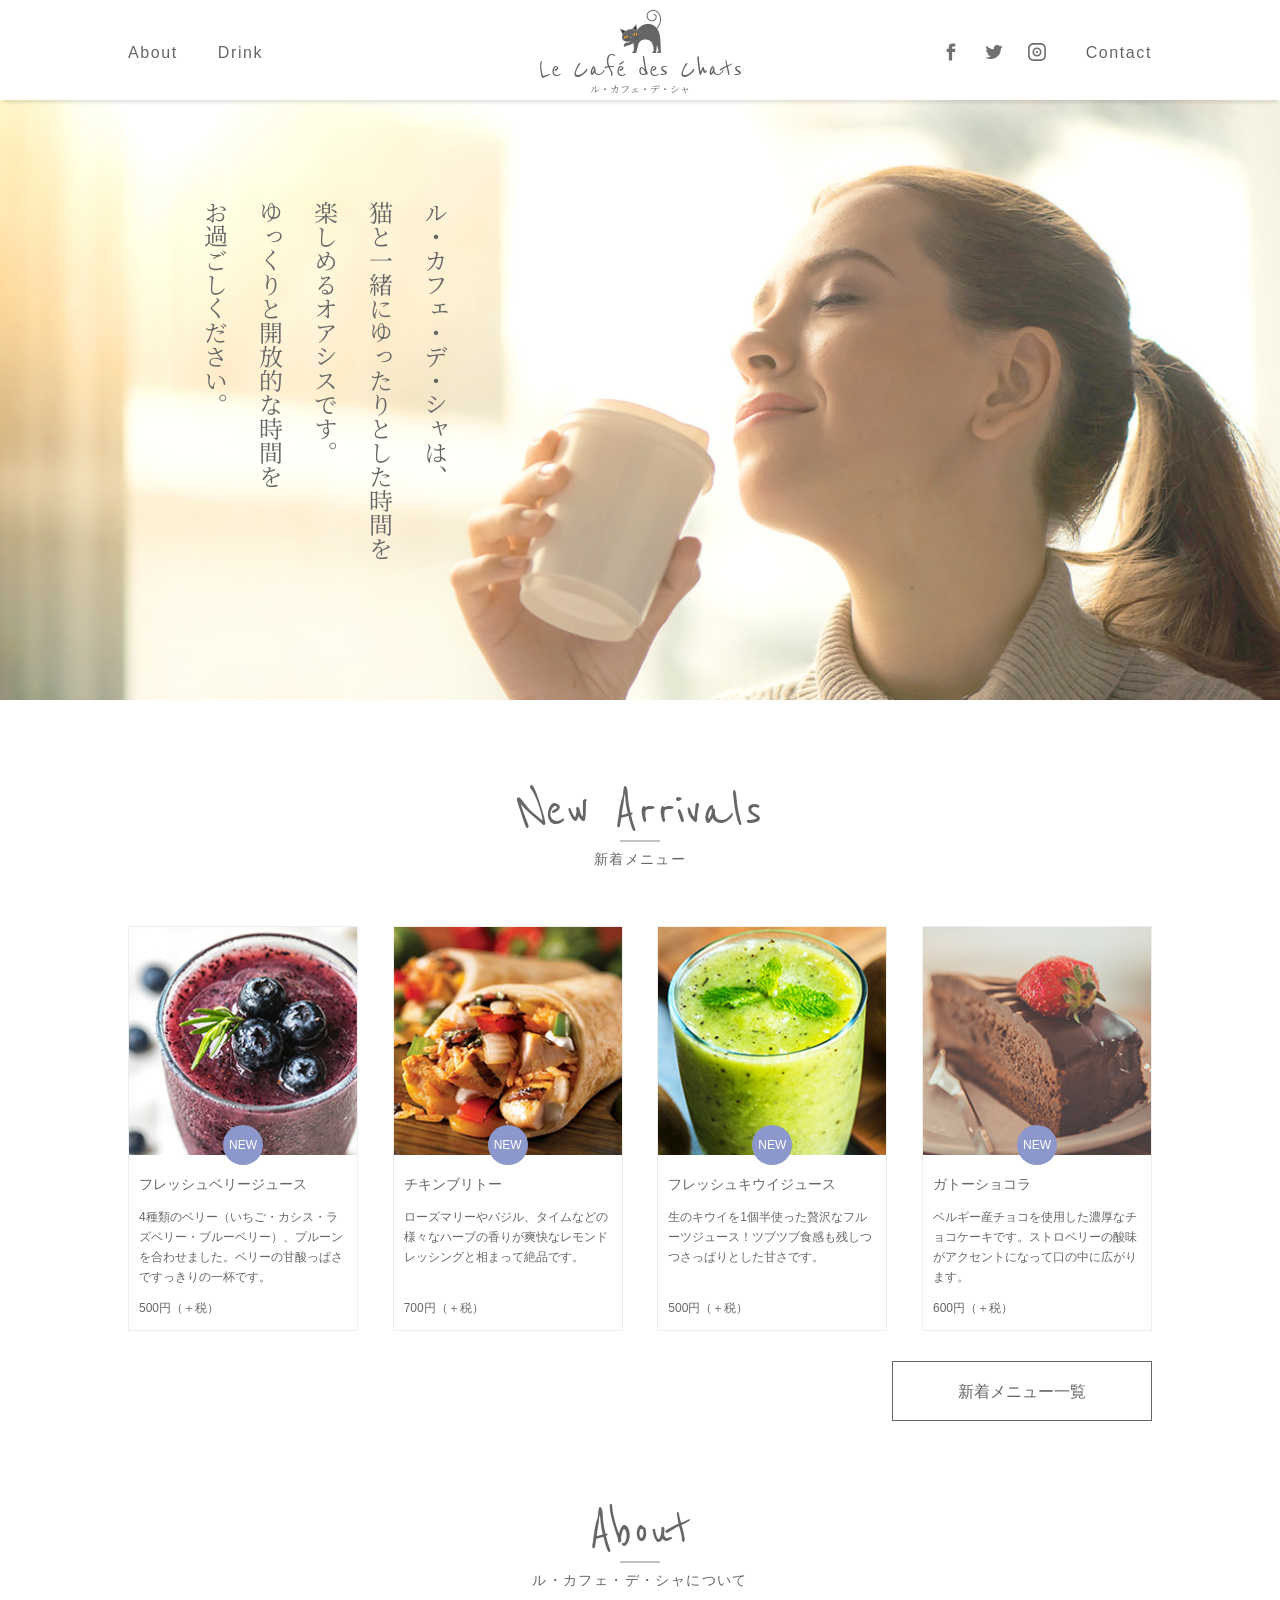
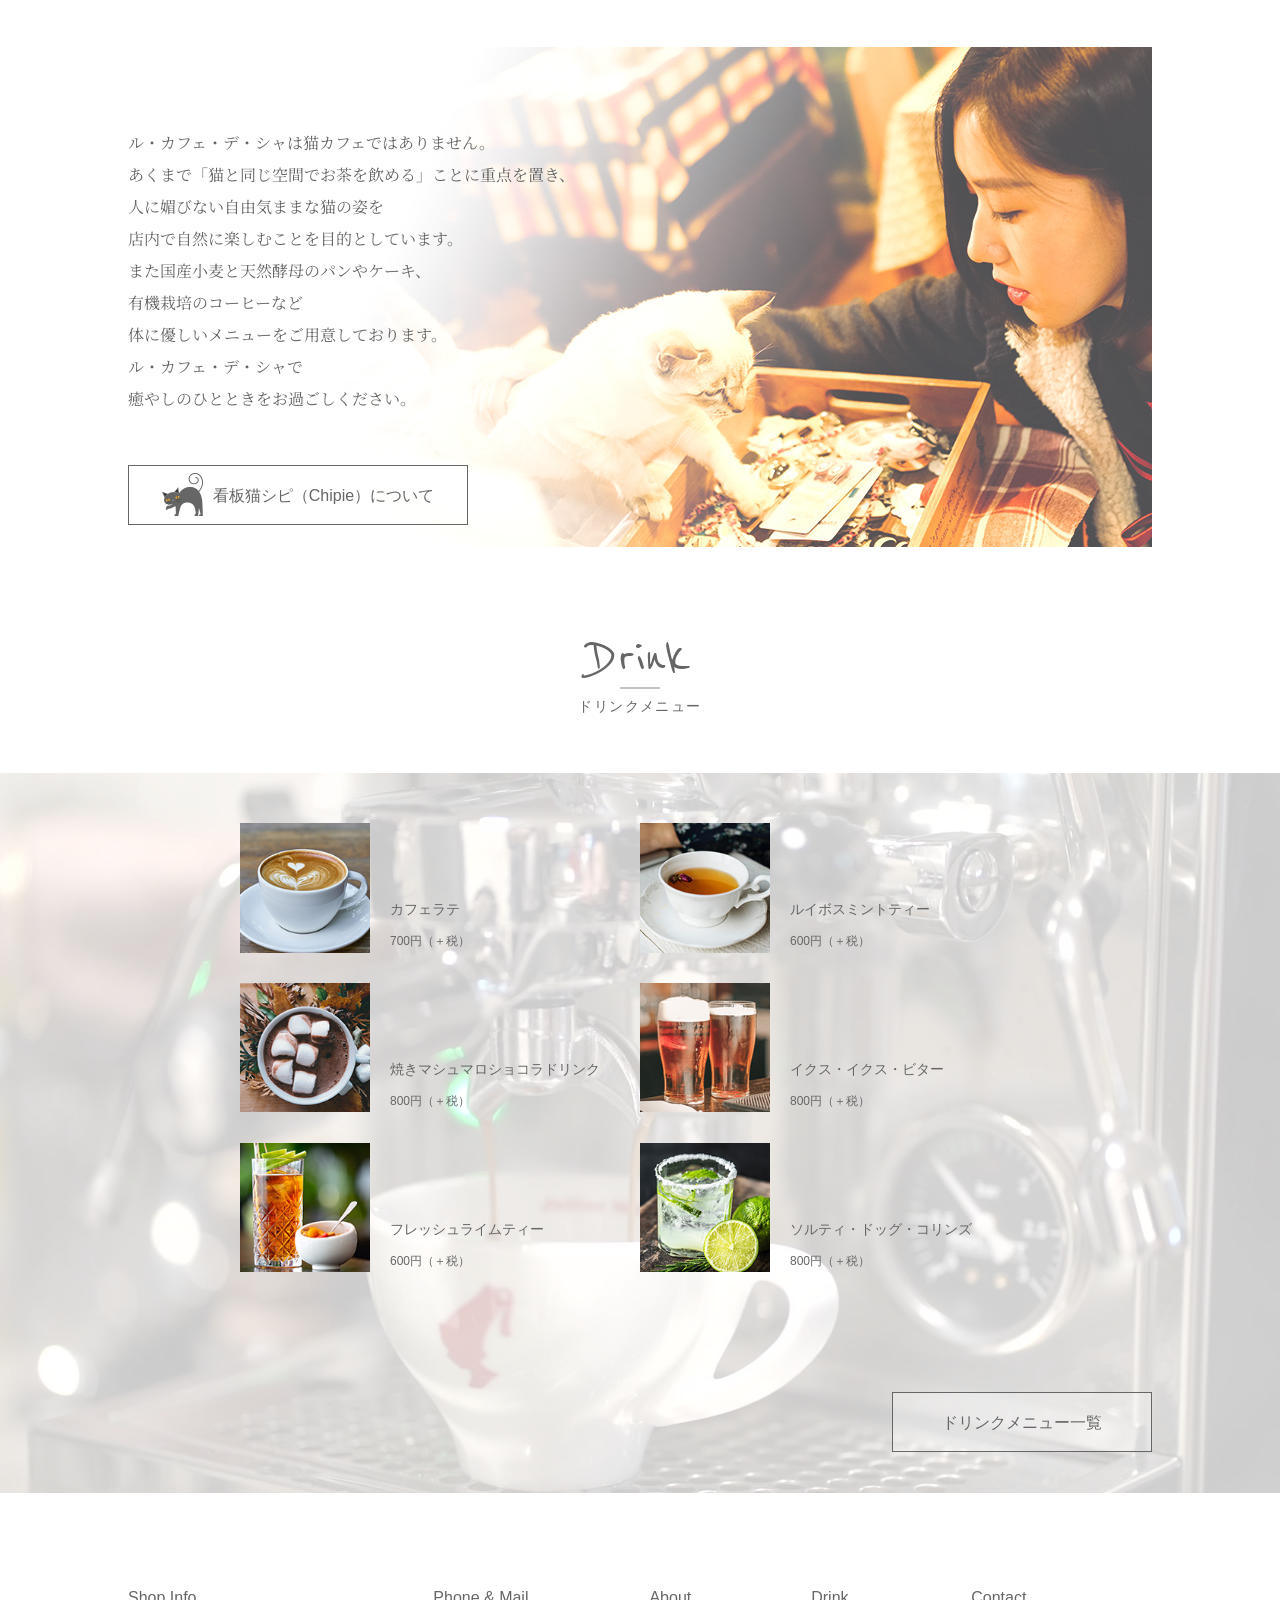
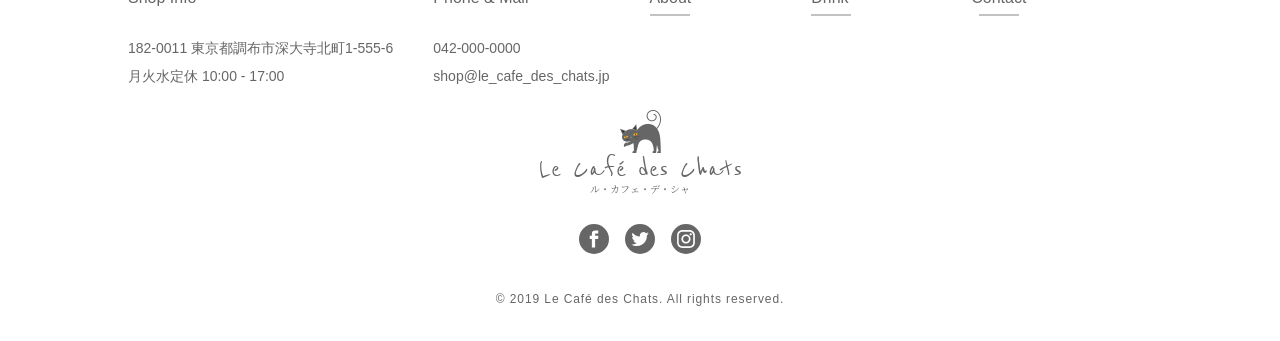
==== index.html @ e8893f07 "commit initial file" ====
﻿
<!DOCTYPE html>
<html lang="ja" dir="ltr">

<head>
  <meta name="viewport" content="width=device-width, initial-scale=1, maximum-scale=1, user-scalable=no">
  <meta charset="utf-8">
  <title>Le Café des Chats ル・カフェ・デ・シャ</title>
  <meta name="description" content="猫と同じ空間でお茶を飲めるカフェ「ル・カフェ・デ・シャ」のWebサイトです。">
  <meta name="keywords" content="Le Café des Chats,ル・カフェ・デ・シャ,レシピ,Chipie,深大寺,国産小麦,天然酵母,有機栽培,パン,ケーキ,コーヒー">
  <link rel="stylesheet" type="text/css" href="style.css">
  <link href="https://fonts.googleapis.com/css2?family=Noto+Serif+JP&family=Reenie+Beanie&display=swap" rel="stylesheet">
  <script src="https://code.jquery.com/jquery-1.11.1.min.js"></script>
  <script type="text/javascript">
    $(window).scroll(function() {
      var top = $('.movie').offset().top;
      var position = top - $(window).height();
      var position_bottom = top + $('.movie').height();
      if ($(window).scrollTop() > position && $(window).scrollTop() < position_bottom) {
        $('.item-blk').addClass('active');
      } else {
        $('.item-blk').removeClass('active');
      }
    })
  </script>
  <script type="text/javascript">
    $(window).load(function() {
      $('a[href^=#]').click(function() {
        var speed = 1000;
        var href = $(this).attr("href");
        var target = $(href == "#" || href == "" ? 'html' : href);
        var position = target.offset().top;
        $("html, body").animate({
          scrollTop: position
        }, speed, "swing");
        return false;
      });
    });
  </script>
  <script type="text/javascript">
    $(function() {
      $('#nav-toggle').click(function() {
        $('body').toggleClass('open');
      });
    });
  </script>
</head>

<body id="home">
  <header id="page-header">
    <div class="inner">
      <a href="#home">
        <h1 class="logo"><span>Le Café des Chats</span>ル・カフェ・デ・シャ</h1>
      </a>
      <div id="nav-toggle" class="sp">
        <div>
          <span></span>
          <span></span>
          <span></span>
        </div>
      </div>
      <nav class="header-nav">
        <ul>
          <li><a href="#about">About</a></li>
          <li><a href="#drink">Drink</a></li>
        </ul>
        <ul class="sns">
          <li><a href="#"><img src="images/icon_fb.svg" alt="facebook"></a></li>
          <li><a href="#"><img src="images/icon_tw.svg" alt="twitter"></a></li>
          <li><a href="#"><img src="images/icon_in.svg" alt="instagram"></a></li>
          <li><a href="contact/index.html">Contact</a></li>
        </ul>
      </nav>
    </div>
  </header>

  <main>
    <div id="kv">
      <div class="inner">
        <p>
          ル・カフェ・デ・シャは、<br>
          猫と一緒にゆったりとした時間を<br>
          楽しめるオアシスです。<br>
          ゆっくりと開放的な時間を<br>
          お過ごしください。
        </p>
      </div>
    </div>

    <section id="new_arrivals">
      <h1><span>New Arrivals</span>新着メニュー</h1>
      <div class="inner">
        <div class="item-blk">
          <div class="item">
            <p class="photo"><img src="images/new_arrivals01.jpg" alt="フレッシュベリージュース"></p>
            <h2>フレッシュベリージュース</h2>
            <p class="text">4種類のベリー（いちご・カシス・ラズベリー・ブルーベリー）、プルーンを合わせました。ベリーの甘酸っぱさですっきりの一杯です。</p>
            <p class="price">500円（＋税）</p>
          </div>
          <div class="item">
            <p class="photo"><img src="images/new_arrivals02.jpg" alt="チキンブリトー"></p>
            <h2>チキンブリトー</h2>
            <p class="text">ローズマリーやバジル、タイムなどの様々なハーブの香りが爽快なレモンドレッシングと相まって絶品です。</p>
            <p class="price">700円（＋税）</p>
          </div>
          <div class="item">
            <p class="photo"><img src="images/new_arrivals03.jpg" alt="フレッシュキウイジュース"></p>
            <h2>フレッシュキウイジュース</h2>
            <p class="text">生のキウイを1個半使った贅沢なフルーツジュース！ツブツブ食感も残しつつさっぱりとした甘さです。</p>
            <p class="price">500円（＋税）</p>
          </div>
          <div class="item">
            <p class="photo"><img src="images/new_arrivals04.jpg" alt="ガトーショコラ"></p>
            <h2>ガトーショコラ</h2>
            <p class="text">ベルギー産チョコを使用した濃厚なチョコケーキです。ストロベリーの酸味がアクセントになって口の中に広がります。</p>
            <p class="price">600円（＋税）</p>
          </div>
        </div>
        <p class="btn"><a href="#">新着メニュー一覧</a></p>
      </div>
    </section>

    <section id="about">
      <h1><span>About</span>ル・カフェ・デ・シャについて</h1>
      <div class="inner">
        <p class="text">
          ル・カフェ・デ・シャは猫カフェではありません。<br>
          あくまで「猫と同じ空間でお茶を飲める」ことに重点を置き、<br>
          人に媚びない自由気ままな猫の姿を<br>
          店内で自然に楽しむことを目的としています。<br>
          また国産小麦と天然酵母のパンやケーキ、<br>
          有機栽培のコーヒーなど<br>
          体に優しいメニューをご用意しております。<br>
          ル・カフェ・デ・シャで<br>
          癒やしのひとときをお過ごしください。
        </p>
        <p class="btn"><a href="#">看板猫シピ（Chipie）について</a></p>
      </div>
    </section>

    <section id="drink">
      <h1><span>Drink</span>ドリンクメニュー</h1>
      <div class="movie">
        <video muted="" src="movie/Espresso-Lungo.mp4" poster="movie/Espresso-Lungo.jpg" autoplay="" loop=""></video>
        <div class="item-blk">
          <div class="item">
            <p class="photo"><img src="images/drink01.jpg" alt="カフェラテ"></p>
            <h2>カフェラテ</h2>
            <p class="price">700円（＋税）</p>
          </div>
          <div class="item">
            <p class="photo"><img src="images/drink02.jpg" alt="ルイボスミントティー"></p>
            <h2>ルイボスミントティー</h2>
            <p class="price">600円（＋税）</p>
          </div>
          <div class="item">
            <p class="photo"><img src="images/drink03.jpg" alt="焼きマシュマロショコラドリンク"></p>
            <h2>焼きマシュマロショコラドリンク</h2>
            <p class="price">800円（＋税）</p>
          </div>
          <div class="item">
            <p class="photo"><img src="images/drink04.jpg" alt="イクス・イクス・ビター"></p>
            <h2>イクス・イクス・ビター</h2>
            <p class="price">800円（＋税）</p>
          </div>
          <div class="item">
            <p class="photo"><img src="images/drink05.jpg" alt="フレッシュライムティー"></p>
            <h2>フレッシュライムティー</h2>
            <p class="price">600円（＋税）</p>
          </div>
          <div class="item">
            <p class="photo"><img src="images/drink06.jpg" alt="ソルティ・ドッグ・コリンズ"></p>
            <h2>ソルティ・ドッグ・コリンズ</h2>
            <p class="price">800円（＋税）</p>
          </div>
        </div>
        <p class="btn"><a href="drink/index.html">ドリンクメニュー一覧</a></p>
      </div>
    </section>
  </main>

  <footer>
    <div class="inner">
      <div class="footer-blk">
        <h3>Shop Info</h3>
        <ul>
          <li>182-0011 東京都調布市深大寺北町1-555-6</li>
          <li>月火水定休 10:00 - 17:00</li>
        </ul>
      </div>
      <div class="footer-blk">
        <h3>Phone & Mail</h3>
        <ul>
          <li><a href="tel:0420000000">042-000-0000</a></li>
          <li><a href="mailto:shop@le_cafe_des_chats.jp">shop@le_cafe_des_chats.jp</a></li>
        </ul>
      </div>

      <nav class="footer-nav">
        <ul>
          <li><a href="#about">About</a></li>
          <li><a href="#drink">Drink</a></li>
          <li><a href="contact/index.html">Contact</a></li>
        </ul>
      </nav>
    </div>

    <p class="logo"><span>Le Café des Chats</span>ル・カフェ・デ・シャ</p>

    <nav class="sns">
      <ul>
        <li><a href="#"><img src="images/icon_fb_w.svg" alt="facebook"></a></li>
        <li><a href="#"><img src="images/icon_tw_w.svg" alt="twitter"></a></li>
        <li><a href="#"><img src="images/icon_in_w.svg" alt="instagram"></a></li>
      </ul>
    </nav>

    <p class="copyright">© 2019 Le Café des Chats. All rights reserved.</p>
  </footer>
</body>

</html>
---- style.css ----
@charset "UTF-8";

/*--------------------------default*/
html {
  margin: 0;
  padding: 0;
  font-size: 62.5%;
}

/*==============================All*/
body {
  margin: 0;
  padding: 0;
  color: #666;
  font-family: "ヒラギノ角ゴ Pro W3", "Hiragino Kaku Gothic Pro", "メイリオ", Meiryo, Osaka, "ＭＳ Ｐゴシック", "MS PGothic", Sans-Serif !important;
  font-size: 1.4rem;
  text-align: left;
  line-height: 2;
  -webkit-text-size-adjust: 100%;
}

p {
  margin: 0;
  padding: 0;
}

a {
  color: #666;
  text-decoration: none;
}

h1,
h2,
h3,
h4,
h5,
h6 {
  margin: 0;
  padding: 0;
  font-weight: normal;
}

img {
  width: 100%;
  height: auto;
}

ul {
  margin: 0;
  padding: 0;
}

ul li {
  list-style-type: none;
  padding: 0;
}

dl,
dt,
dd {
  margin: 0;
  padding: 0;
}

dt {
  font-weight: normal;
}

table {
  border-collapse: collapse;
}

figure {
  margin: 0;
  padding: 0;
}

input {
  cursor: pointer;
}

main {
  padding: 100px 0 0;
}

section::before {
  height: 120px;
  margin: -120px 0 0;
  content: "";
  display: block;
}

.inner {
  width: 1024px;
  margin: 0 auto;
}

.btn a {
  display: inline-block;
  box-sizing: border-box;
  width: 260px;
  height: 60px;
  border: 1px solid #666;
  font-size: 1.6rem;
  text-align: center;
  line-height: 60px;
}

.logo {
  font-family: 'Noto Serif JP', serif;
  font-size: 1rem;
  text-align: center;
  line-height: 1;
}

.logo::before {
  content: url(images/cat01.png);
}

.logo span {
  font-family: 'Reenie Beanie', cursive;
  display: block;
  font-size: 3rem;
}

.sp {
  display: none;
}

/*---------------------------ヘッダー*/
#page-header {
  box-sizing: border-box;
  height: 100px;
  padding: 10px;
  position: fixed;
  width: 100%;
  background: #fff;
  z-index: 10;
  box-shadow: 0px 6px 3px -3px rgba(0, 0, 0, .1);
}

#page-header .header-nav {
  display: flex;
  width: 100%;
  margin: -57px 0 0;
  justify-content: space-between;
}

#page-header .header-nav ul {
  display: flex;
}

#page-header .header-nav ul:first-child li {
  margin: 0 40px 0 0;
}

#page-header .header-nav ul:last-child li {
  margin: 0 0 0 25px;
}

#page-header .header-nav ul:last-child li:last-child {
  margin: 0 0 0 40px;
}

#page-header .header-nav li a {
  font-size: 1.6rem;
  letter-spacing: .1em;
}

#page-header .header-nav li a img {
  max-width: 18px;
  max-height: 18px;
  vertical-align: -3px;
}

/*---------------------------フッター*/
footer .inner {
  display: flex;
  margin: 0 auto 20px;
}

footer .footer-blk {
  margin: 0 40px 0 0;
}

footer .footer-blk h3 {
  margin: 0 0 20px;
  font-size: 1.6rem;
}

footer .footer-nav ul {
  display: flex;
  justify-content: flex-end;
}

footer .footer-nav li {
  margin: 0 0 0 120px;
}

footer .footer-nav li:first-child {
  margin: 0;
}

footer .footer-nav li::after {
  display: block;
  width: 40px;
  height: 2px;
  margin: 0 auto 10px;
  background: #c2c2c2;
  content: "";
}

footer .footer-nav li a {
  font-size: 1.6rem;
}

footer .logo {
  margin: 0 0 30px;
  text-align: center;
}

footer .sns {
  text-align: center;
  margin: 0 0 30px;
}

footer .sns li {
  display: inline-block;
  margin: 0 6px;
}

footer .sns li a {
  display: flex;
  width: 30px;
  height: 30px;
  border-radius: 50%;
  background: #666;
  justify-content: center;
  align-items: center;
}

footer .sns li a img {
  max-width: 18px;
  max-height: 18px;
}

footer .copyright {
  text-align: center;
  margin: 0 0 30px;
  font-size: 1.2rem;
  letter-spacing: .075em;
}

/*----------------------------ホーム*/
#home #kv {
  width: 100%;
  height: 600px;
  margin: 0 0 80px;
  background: url(images/kv_bg.jpg) no-repeat center top;
  background-size: cover;
}

#home #kv .inner {
  position: relative;
  height: 600px;
}

#home #kv p {
  position: absolute;
  top: 100px;
  left: 60px;
  font-family: 'Noto Serif JP', serif;
  font-size: 2.4rem;
  line-height: 2.3;
  writing-mode: vertical-rl;
}

#home section {
  margin: 0 0 80px;
}

#home section h1 {
  margin: 0 0 60px;
  font-size: 1.4rem;
  text-align: center;
  line-height: 1;
  letter-spacing: .1em;
}

#home section h1 span {
  font-family: 'Reenie Beanie', cursive;
  display: block;
  font-size: 6rem;
  letter-spacing: 0;
}

#home section h1 span::after {
  display: block;
  width: 40px;
  height: 2px;
  margin: 0 auto 10px;
  background: #c2c2c2;
  content: "";
}

#home #new_arrivals .item-blk {
  display: flex;
  justify-content: space-between;
  margin: 0 auto 30px;
}

#home #new_arrivals .item {
  box-sizing: border-box;
  position: relative;
  width: 230px;
  border: 1px solid #eee;
}

#home #new_arrivals .item .photo {
  width: 100%;
  height: 228px;
  overflow: hidden;
}

#home #new_arrivals .item .photo img {
  width: 100%;
  height: auto;
  transition: all 0.75s ease;
  transform: scale(1);
}

#home #new_arrivals .item .photo:hover img {
  transform: scale(1.1);
}

#home #new_arrivals .item h2 {
  margin: 10px;
  font-size: 1.4rem;
  font-weight: normal;
}

#home #new_arrivals .item h2::before {
  display: block;
  position: relative;
  width: 40px;
  height: 40px;
  margin: -40px auto 5px;
  border-radius: 50%;
  background: #8c97cb;
  color: #fff;
  font-size: 1.2rem;
  text-align: center;
  line-height: 40px;
  content: "NEW";
}

#home #new_arrivals .item .text {
  margin: 10px 10px 0;
  padding: 0 0 42px;
  font-size: 1.2rem;
  line-height: 1.666666;
}

#home #new_arrivals .item .price {
  position: absolute;
  bottom: 10px;
  left: 10px;
  font-size: 1.2rem;
}

#home #new_arrivals .btn {
  text-align: right;
}

#home #about .inner {
  box-sizing: border-box;
  height: 500px;
  padding: 80px 0 0;
  background: url(images/about_bg.jpg) no-repeat center top;
  background-size: contain;
}

#home #about .text {
  font-family: 'Noto Serif JP', serif;
  width: 450px;
  margin: 0 0 50px;
  font-size: 1.6rem;
}

#home #about .btn a {
  width: 340px;
  display: inline-block;
}

#home #about .btn a::before {
  margin: 0 10px 0 0;
  vertical-align: -15px;
  content: url(images/cat01.png);
}

#home #drink {
  position: relative;
  width: 100%;
  height: auto;
}

#home #drink .movie {
  position: relative;
}

#home #drink .movie video {
  opacity: .2;
  width: 100%;
  height: auto;
}

#home #drink .item-blk {
  position: absolute;
  width: 800px;
  left: calc(50% - 400px);
  top: 50px;
  display: flex;
  flex-wrap: wrap;
  justify-content: space-between;
}

#home #drink .item-blk.active {
  animation: RightToLeft 2s;
}

@keyframes RightToLeft {
  0% {
    opacity: 0;
    transform: translateX(500px);
  }

  100% {
    opacity: 1;
    transform: translateX(0);
  }
}

#home #drink .item {
  position: relative;
  width: 50%;
  margin: 0 0 30px;
}

#home #drink .item .photo {
  width: 130px;
  height: 130px;
}

#home #drink .item h2 {
  position: absolute;
  bottom: 30px;
  left: 150px;
  font-size: 1.4rem;
}

#home #drink .item .price {
  position: absolute;
  left: 150px;
  bottom: 0;
  font-size: 1.2rem;
}

#home #drink .btn {
  position: absolute;
  bottom: 50px;
  left: calc(50% - 512px);
  width: 1024px;
  text-align: right;
}

#home #drink .btn a {
  border-color: #666;
  color: #666;
  background: rgba(255, 255, 255, .3);
}

/*---------------------ドリンクメニュー*/
#drink main header .inner {
  height: 200px;
  background: url(images/header_bg.jpg) no-repeat center top;
  background-size: contain;
  background-attachment: fixed;
  padding: 50px;
  box-sizing: border-box;
}

#drink main header h1 {
  margin: 0 0 60px;
  font-size: 1.4rem;
  line-height: 1;
  letter-spacing: 0.1em;
  color: #fff;
}

#drink main header h1 span {
  display: block;
  font-family: "Reenie Beanie", cursive;
  font-size: 6rem;
  letter-spacing: 0;
}

#drink main .inner {
  padding: 65px 0;
}

#drink .grid-blk {
  display: grid;
  width: 100%;
  height: 1000px;
  grid-template-columns: 20% 15% 30% 15% 20%;
  grid-template-rows: 20% 20% 20% 20% 20%;
  grid-template-areas: "a a b b c""d e e f f""d e e g g""h h i j j""k l l j j";
}

#drink .grid-blk div {
  background-repeat: no-repeat;
  background-position: center center;
  background-size: cover;
  opacity: 0;
}

#drink .grid-blk .grid-a {
  grid-area: a;
  background-image: url(drink/images/drink01.jpg);
  animation: drink-item 0.5s ease 0.5s 1 forwards;
}

#drink .grid-blk .grid-b {
  grid-area: b;
  background-image: url(drink/images/drink02.jpg);
  animation: drink-item 0.5s ease 0.7s 1 forwards;
}

#drink .grid-blk .grid-c {
  grid-area: c;
  background-image: url(drink/images/drink03.jpg);
  animation: drink-item 0.5s ease 0.9s 1 forwards;
}

#drink .grid-blk .grid-d {
  grid-area: d;
  background-image: url(drink/images/drink04.jpg);
  animation: drink-item 0.5s ease 1.1s 1 forwards;
}

#drink .grid-blk .grid-e {
  grid-area: e;
  background-image: url(drink/images/drink05.jpg);
  animation: drink-item 0.5s ease 1.3s 1 forwards;
}

#drink .grid-blk .grid-f {
  grid-area: f;
  background-image: url(drink/images/drink06.jpg);
  animation: drink-item 0.5s ease 1.5s 1 forwards;
}

#drink .grid-blk .grid-g {
  grid-area: g;
  background-image: url(drink/images/drink07.jpg);
  animation: drink-item 0.5s ease 1.7s 1 forwards;
}

#drink .grid-blk .grid-h {
  grid-area: h;
  background-image: url(drink/images/drink08.jpg);
  animation: drink-item 0.5s ease 1.9s 1 forwards;
}

#drink .grid-blk .grid-i {
  grid-area: i;
  background-image: url(drink/images/drink09.jpg);
  animation: drink-item 0.5s ease 2.1s 1 forwards;
}

#drink .grid-blk .grid-j {
  grid-area: j;
  background-image: url(drink/images/drink10.jpg);
  animation: drink-item 0.5s ease 2.3s 1 forwards;
}

#drink .grid-blk .grid-k {
  grid-area: k;
  background-image: url(drink/images/drink11.jpg);
  animation: drink-item 0.5s ease 2.5s 1 forwards;
}

#drink .grid-blk .grid-l {
  grid-area: l;
  background-image: url(drink/images/drink12.jpg);
  animation: drink-item 0.5s ease 2.7s 1 forwards;
}

@keyframes drink-item {
  100% {
    opacity: 1;
  }
}

/*--------------------------お問い合わせ*/
#contact main {
  padding-bottom: 80px;
  margin: 0 0 80px;
  border-bottom: 1px solid #c2c2c2;
}

#contact main header {
  margin: 0 0 80px;
}

#contact main header .inner {
  height: 200px;
  background: url(images/header_bg.jpg) no-repeat center top;
  background-size: contain;
  background-attachment: fixed;
  padding: 50px;
  box-sizing: border-box;
}

#contact main header h1 {
  margin: 0 0 60px;
  font-size: 1.4rem;
  line-height: 1;
  letter-spacing: 0.1em;
  color: #fff;
}

#contact main header h1 span {
  display: block;
  font-family: "Reenie Beanie", cursive;
  font-size: 6rem;
  letter-spacing: 0;
}

#contact form dl {
  display: flex;
  flex-wrap: wrap;
  font-size: 1.6rem;
}

#contact form dt {
  width: 12em;
  margin: 0 0 50px;
}

#contact form dd {
  width: calc(100% - 12em);
  margin: 0 0 50px;
  position: relative;
}

#contact .notes {
  margin: 0 0 30px calc(1.6rem * 12);
}

#contact .notes span {
  color: #f00;
}

::placeholder {
  color: #3498db;
}

.error {
  position: absolute;
  left: 0;
  padding: 3px 3px 2px;
  background-color: #f66;
  border-radius: 5px;
  font-size: 1.4rem;
  color: #fff;
  transform: translateY(-2.7em);
  transition: all 1s;
  opacity: 0;
}

.error.active {
  opacity: 1;
}

.error::after {
  content: ' ';
  position: absolute;
  top: 100%;
  left: 15px;
  border: 7px solid transparent;
  border-top-color: #f66;
  margin-left: 1px;
}

/*--------------------------------------
スマホ
--------------------------------------*/
@media screen and (max-width: 414px) {
  .sp {
    display: block;
  }

  .inner {
    width: 100%;
  }

  /*-------------------------------ヘッダ*/
  #nav-toggle {
    position: fixed;
    top: 25px;
    right: 25px;
    height: 32px;
    cursor: pointer;
    z-index: 1000;
  }

  #nav-toggle>div {
    position: relative;
    width: 36px;
  }

  #nav-toggle>div span {
    width: 100%;
    height: 2px;
    left: 0;
    display: block;
    background: #000;
    position: absolute;
    transition: transform .3s ease, top .5s ease;
  }

  #nav-toggle>div span:nth-child(1) {
    top: 0;
  }

  #nav-toggle>div span:nth-child(2) {
    top: 14px;
  }

  #nav-toggle>div span:nth-child(3) {
    top: 28px;
  }

  .open #nav-toggle > div span:nth-child(1) {
      top: 15px;
      transform: rotate(45deg);
    }

    .open #nav-toggle > div span:nth-child(2) {
      width: 0;
    }

    .open #nav-toggle > div span:nth-child(3) {
      top: 15px;
      transform: rotate(-45deg);
    }

  #page-header .header-nav {
    background: linear-gradient(-45deg, #FF00BF, #FFEA00);
    color: #fff;
    position: fixed;
    width: 100%;
    top: 0;
    left: 0;
    right: 0;
    bottom: 0;
    margin: 0;
    z-index: 990;
    display: flex;
    flex-direction: column;
    justify-content: center;
    padding-left: 100px;
    transform: translateX(-100%);
    transition: transform 1s ease;
  }

  .open #page-header .header-nav {
      transform: translateX(0) !important;
    }

  #page-header .header-nav ul {
    display: block;
  }

  #page-header .header-nav ul.sns {
    display: flex;
    flex-wrap: wrap;
    justify-content: flex-start;
    margin: 0 0 0 -7px;
  }

  #page-header .header-nav li {
    position: relative;
    margin: 0 !important;
    text-align: left;
    transform: translateX(-200px);
    transition: transform 1.3s ease;
  }

  .open #page-header .header-nav li {
      transform: translateX(0);
    }

  #page-header .header-nav ul.sns li {
    margin: 0 1em 0 0 !important;
  }

  #page-header .header-nav ul > li:nth-child(2) {
      transition-delay: .15s;
    }

    #page-header .header-nav ul > li:nth-child(3) {
      transition-delay: .3s;
    }

    #page-header .header-nav ul > li:nth-child(4) {
      transition-delay: .6s;
    }

  #page-header .header-nav ul.sns li:last-child {
    width: 100%;
    margin: 0 0 0 7px !important;
  }

  #page-header .header-nav ul.sns img {
    max-width: 28px;
    max-height: 28px;
  }

  #page-header .header-nav li a {
    display: inline-block;
    color: #000;
    text-decoration: none;
    padding: 10px 0;
    font-size: 2.8rem;
  }

  /*-------------------------------フッタ*/
  footer .inner {
    display: block;
  }

  footer .footer-blk {
    margin: 0 10px 30px;
  }

  footer .footer-blk h3 {
    margin: 0;
  }

  footer .footer-nav ul {
    justify-content: space-between;
    width: 94%;
    margin: 0 auto;
  }

  footer .footer-nav li {
    margin: 0;
  }

  /*-------------------------------ホーム*/
  #home #kv {
    height: 300px;
    margin: 0 0 40px;
  }

  #home #kv .inner {
    height: 300px;
  }

  #home #kv p {
    top: 20px;
    left: 3%;
    font-size: 1.8rem;
  }

  #home section {
    margin: 0 0 40px;
  }

  #home section h1 {
    margin: 0 0 40px;
  }

  #home section h1 span {
    font-size: 4rem;
  }

  #home #new_arrivals .item-blk {
    width: 94%;
    flex-wrap: wrap;
  }

  #home #new_arrivals .item {
    width: calc(50% - 5px);
    margin: 0 0 10px;
  }

  #home #new_arrivals .item h2 {
    margin: 5px;
  }

  #home #new_arrivals .item h2::before {
    margin: -85px auto 5px;
  }

  #home #new_arrivals .item .text {
    margin: 5px 5px 0;
  }

  #home .btn {
    text-align: center !important;
    width: 94% !important;
    margin: 30px auto 0;
  }

  #home .btn a {
    width: 100%;
    height: 60px;
    font-size: 1.6rem;
    line-height: 60px;
  }

  #home #about .inner {
    height: auto;
    padding: 220px 0 0;
  }

  #home #about .text {
    width: 100%;
    margin: 0 0 30px;
    padding: 0 3%;
    box-sizing: border-box;
    font-size: 3.3vw;
  }

  #home #about .btn a {
    width: 100%;
  }

  #home #drink {
    padding: 30px 0;
  }

  #home #drink .movie {
    position: relative;
    background: url(movie/Espresso-Lungo.jpg) no-repeat center center;
    background-size: cover;
    padding: 20px 0;
  }

  #home #drink .movie::before {
    content: ' ';
    position: absolute;
    left: 0;
    top: 0;
    width: 100%;
    height: 100%;
    background: rgba(0, 0, 0, 0.7);
  }

  #home #drink .movie video {
    display: none;
  }

  #home #drink .item-blk {
    position: relative;
    width: 100%;
    left: auto;
    top: auto;
    display: flex;
    flex-wrap: wrap;
    justify-content: flex-start;
  }

  #home #drink .item {
    width: 44%;
    margin: 0 3% 20px;
    color: #fff;
  }

  #home #drink .item .photo {
    width: 100%;
    height: auto;
  }

  #home #drink .item h2 {
    position: relative;
    bottom: auto;
    left: auto;
    font-size: 2.8vw;
    line-height: 1.5;
  }

  #home #drink .item .price {
    position: relative;
    left: auto;
    bottom: auto;
    font-size: 1.2rem;
  }

  #home #drink .btn {
    position: relative;
    text-align: center;
    bottom: auto;
    left: auto;
    margin: 0 auto;
    background-color: #fff;
  }

  /*---------------------ドリンクメニュー*/
  #drink main {
    padding: 100px 0 0;
    margin: 0 0 40px;
  }

  #drink main header {
    margin: 0 0 40px;
  }

  #drink main header .inner {
    width: 100%;
    height: 150px;
    background-attachment: scroll;
    background-size: cover;
  }

  #drink main header h1 {
    margin: 0;
  }

  #drink main .inner {
    padding: 0;
  }

  #drink .grid-blk {
    display: flex;
    flex-wrap: wrap;
    height: 500px;
  }

  #drink .grid-blk div {
    width: calc(100% / 3);
  }

  /*------------------------お問い合わせ*/
  #contact main {
    padding: 100px 0 0;
    margin: 0 0 40px;
  }

  #contact main header {
    margin: 0 0 40px;
  }

  #contact main header .inner {
    width: 100%;
    height: 150px;
    background-attachment: scroll;
    background-size: cover;
  }

  #contact main header h1 {
    margin: 0;
  }

  #contact form {
    width: 94%;
    margin: 0 auto;
  }

  #contact form dl {
    display: block;
  }

  #contact form dt {
    margin: 0 0 5px;
  }

  #contact form dd {
    width: 100%;
    margin: 0 0 20px;
  }

  #contact .notes {
    margin: 0 0 30px;
    text-align: right;
  }

  #contact input[type="text"],
  #contact input[type="tel"],
  #contact input[type="email"],
  #contact form dd.pref-blk {
    width: 100%;
  }

  #contact textarea {
    width: 100%;
    height: 200px;
    box-sizing: border-box;
  }

  #contact input[type="submit"] {
    width: 100%;
    margin: 0 0 40px;
  }

  .error {
    left: auto;
    right: 0;
    top: 0;
  }
}
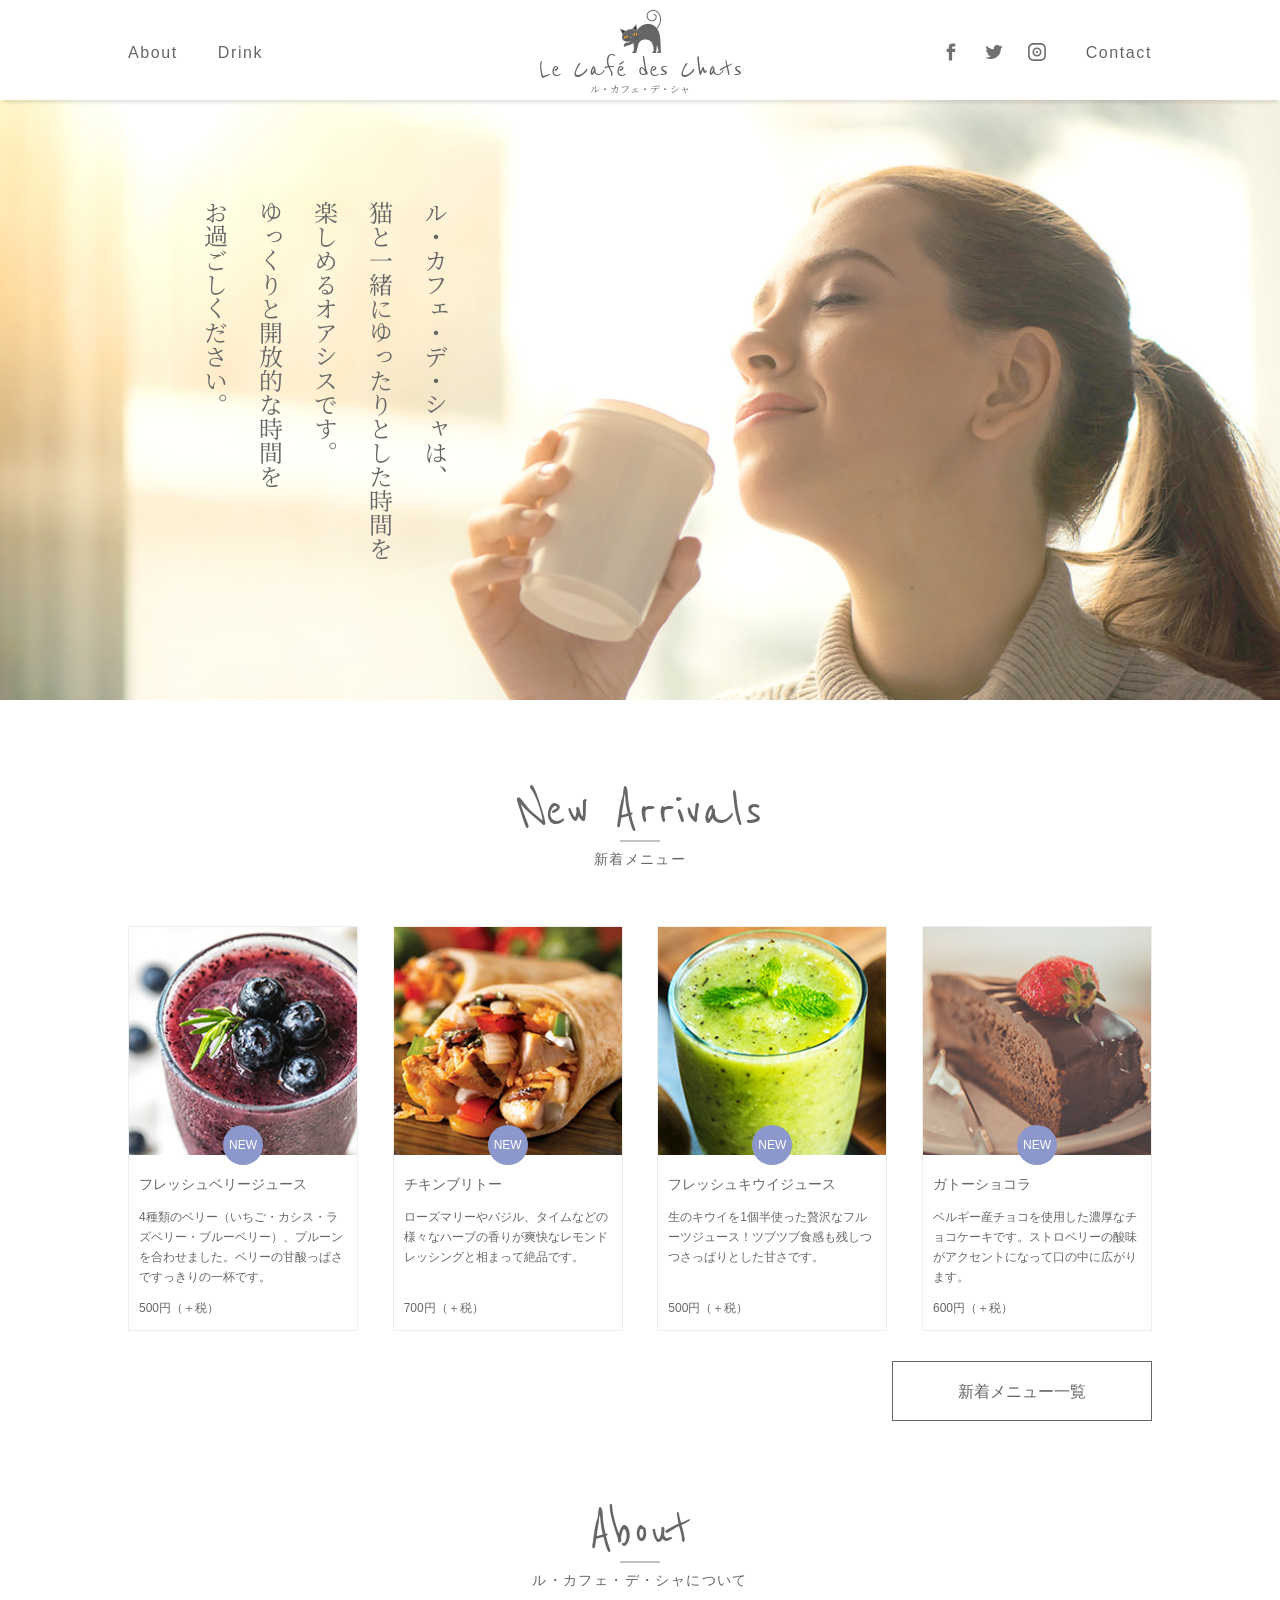
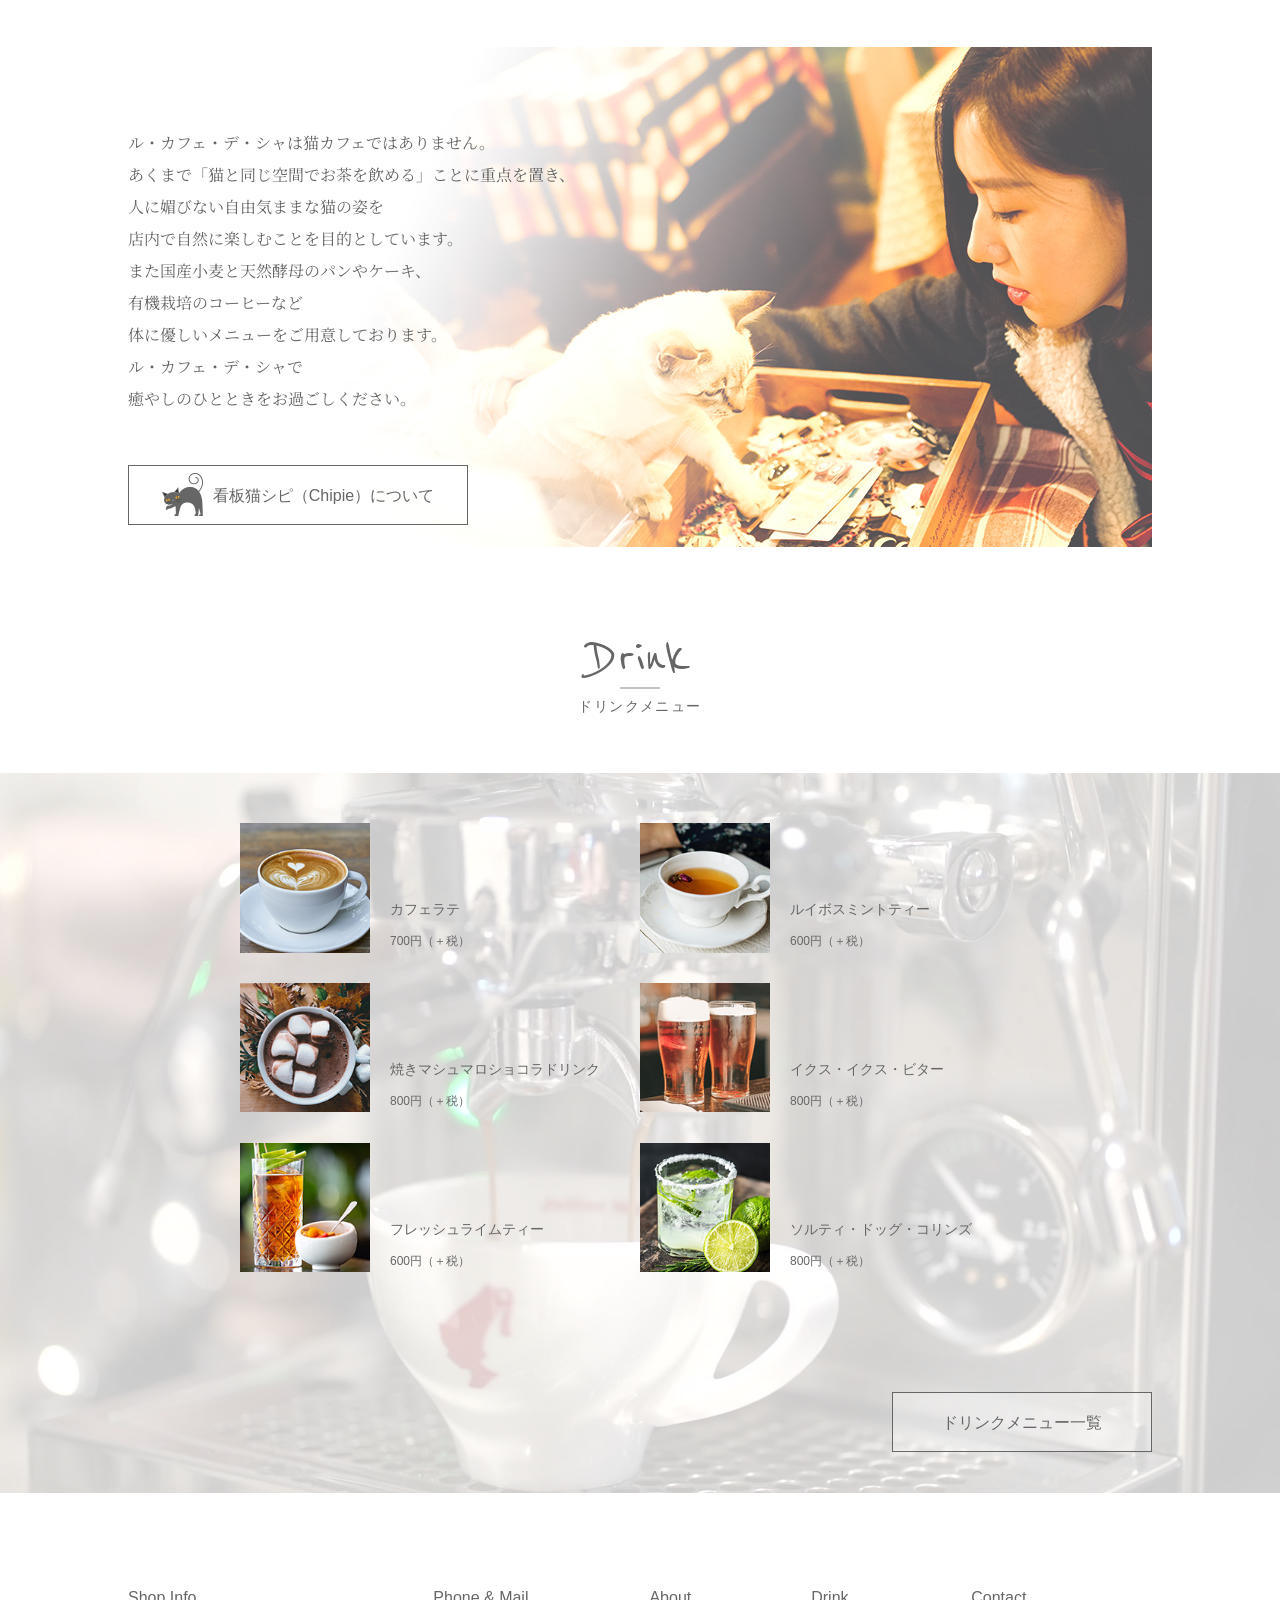
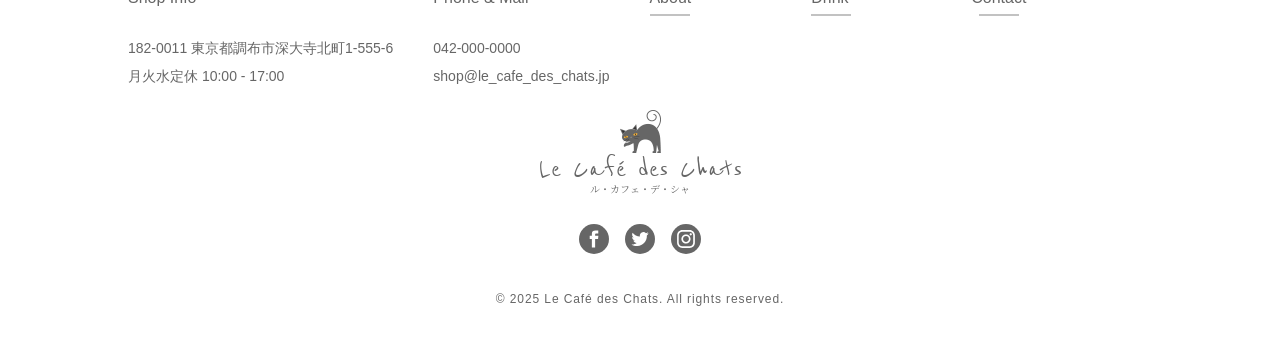
==== commit 73126e5a: "change" ====
--- a/index.html
+++ b/index.html
@@ -215,7 +215,7 @@
       </ul>
     </nav>
 
-    <p class="copyright">© 2019 Le Café des Chats. All rights reserved.</p>
+    <p class="copyright">© 2025 Le Café des Chats. All rights reserved.</p>
   </footer>
 </body>
 
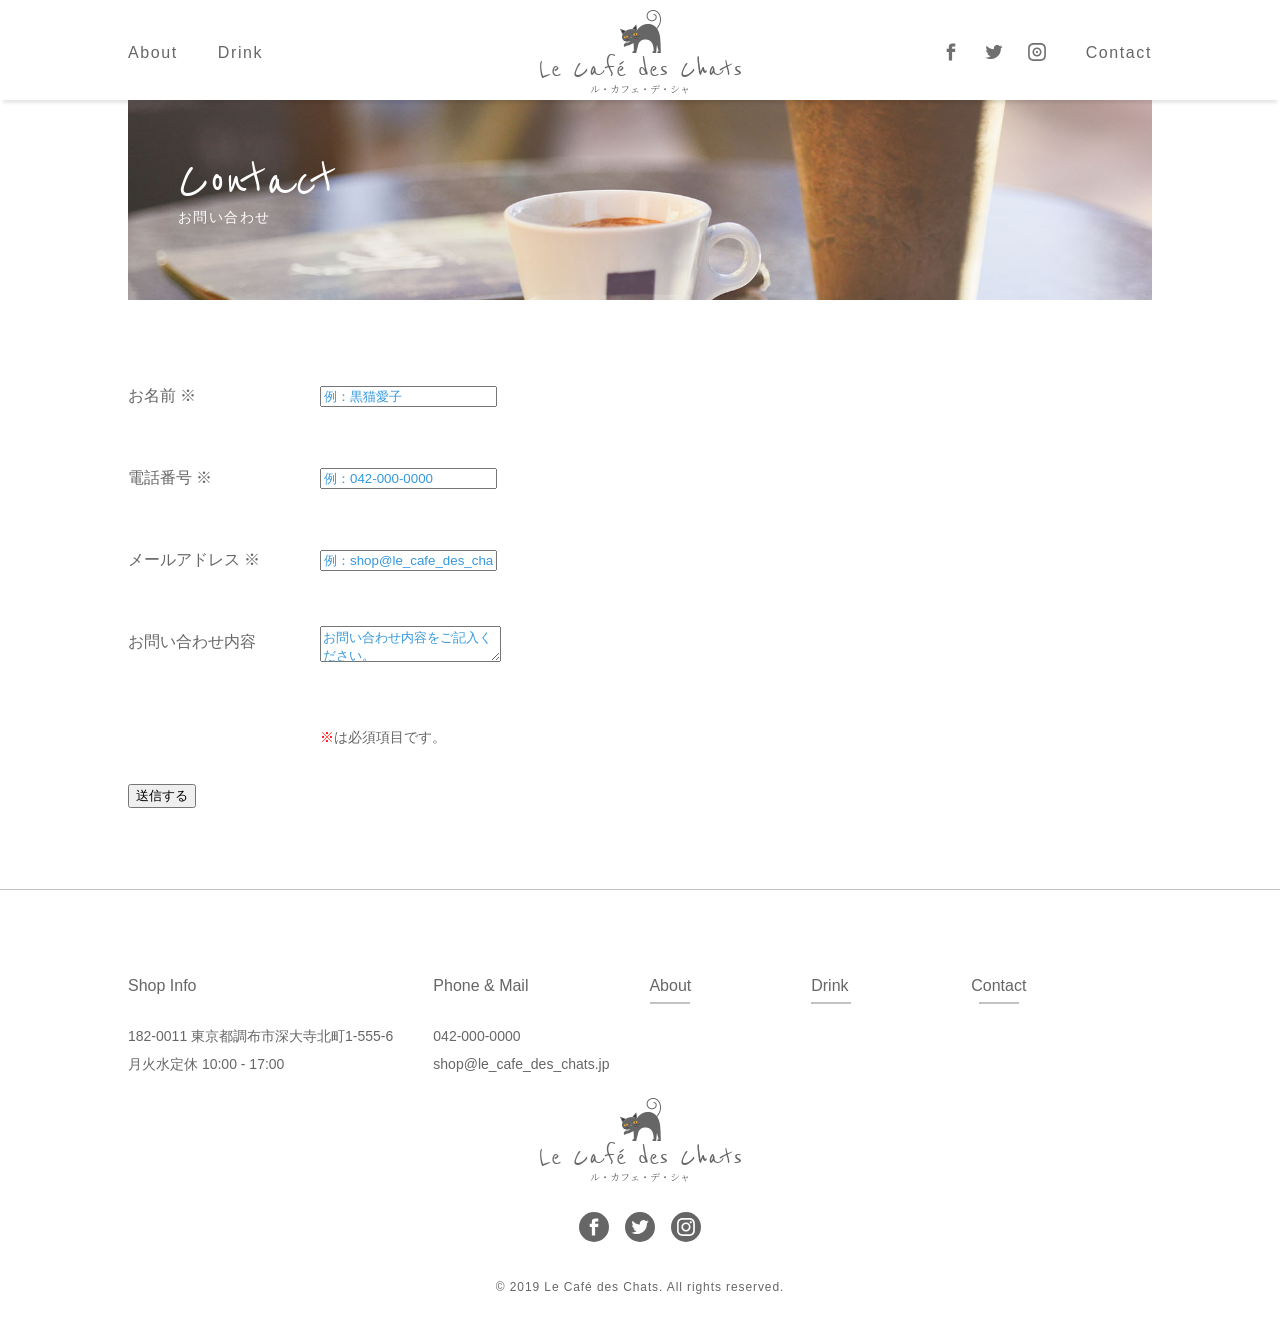
==== commit 89120222: "Add files via upload" ====
--- a/index.html
+++ b/index.html
@@ -1,222 +1,125 @@
-﻿
-<!DOCTYPE html>
-<html lang="ja" dir="ltr">
-
-<head>
-  <meta name="viewport" content="width=device-width, initial-scale=1, maximum-scale=1, user-scalable=no">
-  <meta charset="utf-8">
-  <title>Le Café des Chats ル・カフェ・デ・シャ</title>
-  <meta name="description" content="猫と同じ空間でお茶を飲めるカフェ「ル・カフェ・デ・シャ」のWebサイトです。">
-  <meta name="keywords" content="Le Café des Chats,ル・カフェ・デ・シャ,レシピ,Chipie,深大寺,国産小麦,天然酵母,有機栽培,パン,ケーキ,コーヒー">
-  <link rel="stylesheet" type="text/css" href="style.css">
-  <link href="https://fonts.googleapis.com/css2?family=Noto+Serif+JP&family=Reenie+Beanie&display=swap" rel="stylesheet">
-  <script src="https://code.jquery.com/jquery-1.11.1.min.js"></script>
-  <script type="text/javascript">
-    $(window).scroll(function() {
-      var top = $('.movie').offset().top;
-      var position = top - $(window).height();
-      var position_bottom = top + $('.movie').height();
-      if ($(window).scrollTop() > position && $(window).scrollTop() < position_bottom) {
-        $('.item-blk').addClass('active');
-      } else {
-        $('.item-blk').removeClass('active');
-      }
-    })
-  </script>
-  <script type="text/javascript">
-    $(window).load(function() {
-      $('a[href^=#]').click(function() {
-        var speed = 1000;
-        var href = $(this).attr("href");
-        var target = $(href == "#" || href == "" ? 'html' : href);
-        var position = target.offset().top;
-        $("html, body").animate({
-          scrollTop: position
-        }, speed, "swing");
-        return false;
-      });
-    });
-  </script>
-  <script type="text/javascript">
-    $(function() {
-      $('#nav-toggle').click(function() {
-        $('body').toggleClass('open');
-      });
-    });
-  </script>
-</head>
-
-<body id="home">
-  <header id="page-header">
-    <div class="inner">
-      <a href="#home">
-        <h1 class="logo"><span>Le Café des Chats</span>ル・カフェ・デ・シャ</h1>
-      </a>
-      <div id="nav-toggle" class="sp">
-        <div>
-          <span></span>
-          <span></span>
-          <span></span>
-        </div>
-      </div>
-      <nav class="header-nav">
-        <ul>
-          <li><a href="#about">About</a></li>
-          <li><a href="#drink">Drink</a></li>
-        </ul>
-        <ul class="sns">
-          <li><a href="#"><img src="images/icon_fb.svg" alt="facebook"></a></li>
-          <li><a href="#"><img src="images/icon_tw.svg" alt="twitter"></a></li>
-          <li><a href="#"><img src="images/icon_in.svg" alt="instagram"></a></li>
-          <li><a href="contact/index.html">Contact</a></li>
-        </ul>
-      </nav>
-    </div>
-  </header>
-
-  <main>
-    <div id="kv">
-      <div class="inner">
-        <p>
-          ル・カフェ・デ・シャは、<br>
-          猫と一緒にゆったりとした時間を<br>
-          楽しめるオアシスです。<br>
-          ゆっくりと開放的な時間を<br>
-          お過ごしください。
-        </p>
-      </div>
-    </div>
-
-    <section id="new_arrivals">
-      <h1><span>New Arrivals</span>新着メニュー</h1>
-      <div class="inner">
-        <div class="item-blk">
-          <div class="item">
-            <p class="photo"><img src="images/new_arrivals01.jpg" alt="フレッシュベリージュース"></p>
-            <h2>フレッシュベリージュース</h2>
-            <p class="text">4種類のベリー（いちご・カシス・ラズベリー・ブルーベリー）、プルーンを合わせました。ベリーの甘酸っぱさですっきりの一杯です。</p>
-            <p class="price">500円（＋税）</p>
-          </div>
-          <div class="item">
-            <p class="photo"><img src="images/new_arrivals02.jpg" alt="チキンブリトー"></p>
-            <h2>チキンブリトー</h2>
-            <p class="text">ローズマリーやバジル、タイムなどの様々なハーブの香りが爽快なレモンドレッシングと相まって絶品です。</p>
-            <p class="price">700円（＋税）</p>
-          </div>
-          <div class="item">
-            <p class="photo"><img src="images/new_arrivals03.jpg" alt="フレッシュキウイジュース"></p>
-            <h2>フレッシュキウイジュース</h2>
-            <p class="text">生のキウイを1個半使った贅沢なフルーツジュース！ツブツブ食感も残しつつさっぱりとした甘さです。</p>
-            <p class="price">500円（＋税）</p>
-          </div>
-          <div class="item">
-            <p class="photo"><img src="images/new_arrivals04.jpg" alt="ガトーショコラ"></p>
-            <h2>ガトーショコラ</h2>
-            <p class="text">ベルギー産チョコを使用した濃厚なチョコケーキです。ストロベリーの酸味がアクセントになって口の中に広がります。</p>
-            <p class="price">600円（＋税）</p>
-          </div>
-        </div>
-        <p class="btn"><a href="#">新着メニュー一覧</a></p>
-      </div>
-    </section>
-
-    <section id="about">
-      <h1><span>About</span>ル・カフェ・デ・シャについて</h1>
-      <div class="inner">
-        <p class="text">
-          ル・カフェ・デ・シャは猫カフェではありません。<br>
-          あくまで「猫と同じ空間でお茶を飲める」ことに重点を置き、<br>
-          人に媚びない自由気ままな猫の姿を<br>
-          店内で自然に楽しむことを目的としています。<br>
-          また国産小麦と天然酵母のパンやケーキ、<br>
-          有機栽培のコーヒーなど<br>
-          体に優しいメニューをご用意しております。<br>
-          ル・カフェ・デ・シャで<br>
-          癒やしのひとときをお過ごしください。
-        </p>
-        <p class="btn"><a href="#">看板猫シピ（Chipie）について</a></p>
-      </div>
-    </section>
-
-    <section id="drink">
-      <h1><span>Drink</span>ドリンクメニュー</h1>
-      <div class="movie">
-        <video muted="" src="movie/Espresso-Lungo.mp4" poster="movie/Espresso-Lungo.jpg" autoplay="" loop=""></video>
-        <div class="item-blk">
-          <div class="item">
-            <p class="photo"><img src="images/drink01.jpg" alt="カフェラテ"></p>
-            <h2>カフェラテ</h2>
-            <p class="price">700円（＋税）</p>
-          </div>
-          <div class="item">
-            <p class="photo"><img src="images/drink02.jpg" alt="ルイボスミントティー"></p>
-            <h2>ルイボスミントティー</h2>
-            <p class="price">600円（＋税）</p>
-          </div>
-          <div class="item">
-            <p class="photo"><img src="images/drink03.jpg" alt="焼きマシュマロショコラドリンク"></p>
-            <h2>焼きマシュマロショコラドリンク</h2>
-            <p class="price">800円（＋税）</p>
-          </div>
-          <div class="item">
-            <p class="photo"><img src="images/drink04.jpg" alt="イクス・イクス・ビター"></p>
-            <h2>イクス・イクス・ビター</h2>
-            <p class="price">800円（＋税）</p>
-          </div>
-          <div class="item">
-            <p class="photo"><img src="images/drink05.jpg" alt="フレッシュライムティー"></p>
-            <h2>フレッシュライムティー</h2>
-            <p class="price">600円（＋税）</p>
-          </div>
-          <div class="item">
-            <p class="photo"><img src="images/drink06.jpg" alt="ソルティ・ドッグ・コリンズ"></p>
-            <h2>ソルティ・ドッグ・コリンズ</h2>
-            <p class="price">800円（＋税）</p>
-          </div>
-        </div>
-        <p class="btn"><a href="drink/index.html">ドリンクメニュー一覧</a></p>
-      </div>
-    </section>
-  </main>
-
-  <footer>
-    <div class="inner">
-      <div class="footer-blk">
-        <h3>Shop Info</h3>
-        <ul>
-          <li>182-0011 東京都調布市深大寺北町1-555-6</li>
-          <li>月火水定休 10:00 - 17:00</li>
-        </ul>
-      </div>
-      <div class="footer-blk">
-        <h3>Phone & Mail</h3>
-        <ul>
-          <li><a href="tel:0420000000">042-000-0000</a></li>
-          <li><a href="mailto:shop@le_cafe_des_chats.jp">shop@le_cafe_des_chats.jp</a></li>
-        </ul>
-      </div>
-
-      <nav class="footer-nav">
-        <ul>
-          <li><a href="#about">About</a></li>
-          <li><a href="#drink">Drink</a></li>
-          <li><a href="contact/index.html">Contact</a></li>
-        </ul>
-      </nav>
-    </div>
-
-    <p class="logo"><span>Le Café des Chats</span>ル・カフェ・デ・シャ</p>
-
-    <nav class="sns">
-      <ul>
-        <li><a href="#"><img src="images/icon_fb_w.svg" alt="facebook"></a></li>
-        <li><a href="#"><img src="images/icon_tw_w.svg" alt="twitter"></a></li>
-        <li><a href="#"><img src="images/icon_in_w.svg" alt="instagram"></a></li>
-      </ul>
-    </nav>
-
-    <p class="copyright">© 2025 Le Café des Chats. All rights reserved.</p>
-  </footer>
-</body>
-
-</html>
+﻿
+<!DOCTYPE html>
+<html lang="ja" dir="ltr">
+
+<head>
+  <meta name="viewport" content="width=device-width, initial-scale=1, maximum-scale=1, user-scalable=no">
+  <meta charset="utf-8">
+  <title>Le Café des Chats ル・カフェ・デ・シャ</title>
+  <meta name="description" content="猫と同じ空間でお茶を飲めるカフェ「ル・カフェ・デ・シャ」の「Contact」のページです。">
+  <meta name="keywords" content="Le Café des Chats,ル・カフェ・デ・シャ,レシピ,Chipie,深大寺,国産小麦,天然酵母,有機栽培,パン,ケーキ,コーヒー">
+  <link rel="stylesheet" type="text/css" href="../style.css">
+  <link href="https://fonts.googleapis.com/css?family=Noto+Serif+JP|Reenie+Beanie&display=swap" rel="stylesheet">
+  <script src="https://code.jquery.com/jquery-1.11.1.min.js"></script>
+  <script type="text/javascript">
+    $(function() {
+      $('input').click(function() {
+        $(this).next('.error').toggleClass('active');
+      });
+    })
+  </script>
+</head>
+
+<body id="contact">
+  <header id="page-header">
+    <div class="inner">
+      <a href="../index.html">
+        <h1 class="logo"><span>Le Café des Chats</span>ル・カフェ・デ・シャ</h1>
+      </a>
+      <div id="nav-toggle" class="sp">
+        <div>
+          <span></span>
+          <span></span>
+          <span></span>
+        </div>
+      </div>
+      <nav class="header-nav">
+        <ul>
+          <li><a href="../index.html#about">About</a></li>
+          <li><a href="../index.html#drink">Drink</a></li>
+        </ul>
+        <ul class="sns">
+          <li><a href="#"><img src="../images/icon_fb.svg" alt="facebook"></a></li>
+          <li><a href="#"><img src="../images/icon_tw.svg" alt="twitter"></a></li>
+          <li><a href="#"><img src="../images/icon_in.svg" alt="instagram"></a></li>
+          <li><a href="#">Contact</a></li>
+        </ul>
+      </nav>
+    </div>
+  </header>
+
+  <main>
+    <header>
+      <div class="inner">
+        <h1><span>Contact</span>お問い合わせ</h1>
+      </div>
+    </header>
+
+    <div class="inner">
+      <form method="post" action="" enctype="">
+        <dl>
+          <dt><label for="your-name">お名前 ※</label></dt>
+          <dd>
+            <input type="text" name="お名前" id="your-name" placeholder="例：黒猫愛子">
+            <span class="error">この項目は必ず入力してください。</span>
+          </dd>
+          <dt><label for="phone-num">電話番号 ※</label></dt>
+          <dd>
+            <input type="tel" name="電話番号" id="phone-num" placeholder="例：042-000-0000">
+            <span class="error">この項目は必ず入力してください。</span>
+          </dd>
+          <dt><label for="e-mail">メールアドレス ※</label></dt>
+          <dd>
+            <input type="email" name="メールアドレス" id="e-mail" placeholder="例：shop@le_cafe_des_chats.jp">
+            <span class="error">この項目は必ず入力してください。</span>
+          </dd>
+          <dt><label for="message">お問い合わせ内容</label></dt>
+          <dd><textarea name="お問い合わせ内容" id="message" placeholder="お問い合わせ内容をご記入ください。"></textarea></dd>
+        </dl>
+        <p class="notes"><span>※</span>は必須項目です。</p>
+        <input type="submit" value="送信する">
+      </form>
+    </div>
+  </main>
+
+  <footer>
+    <div class="inner">
+      <div class="footer-blk">
+        <h3>Shop Info</h3>
+        <ul>
+          <li>182-0011 東京都調布市深大寺北町1-555-6</li>
+          <li>月火水定休 10:00 - 17:00</li>
+        </ul>
+      </div>
+      <div class="footer-blk">
+        <h3>Phone & Mail</h3>
+        <ul>
+          <li><a href="tel:0420000000">042-000-0000</a></li>
+          <li><a href="mailto:shop@le_cafe_des_chats.jp">shop@le_cafe_des_chats.jp</a></li>
+        </ul>
+      </div>
+
+      <nav class="footer-nav">
+        <ul>
+          <li><a href="../index.html#about">About</a></li>
+          <li><a href="../index.html#drink">Drink</a></li>
+          <li><a href="#">Contact</a></li>
+        </ul>
+      </nav>
+    </div>
+
+    <p class="logo"><span>Le Café des Chats</span>ル・カフェ・デ・シャ</p>
+
+    <nav class="sns">
+      <ul>
+        <li><a href="#"><img src="../images/icon_fb_w.svg" alt="facebook"></a></li>
+        <li><a href="#"><img src="../images/icon_tw_w.svg" alt="twitter"></a></li>
+        <li><a href="#"><img src="../images/icon_in_w.svg" alt="instagram"></a></li>
+      </ul>
+    </nav>
+
+    <p class="copyright">© 2019 Le Café des Chats. All rights reserved.</p>
+  </footer>
+</body>
+
+</html>
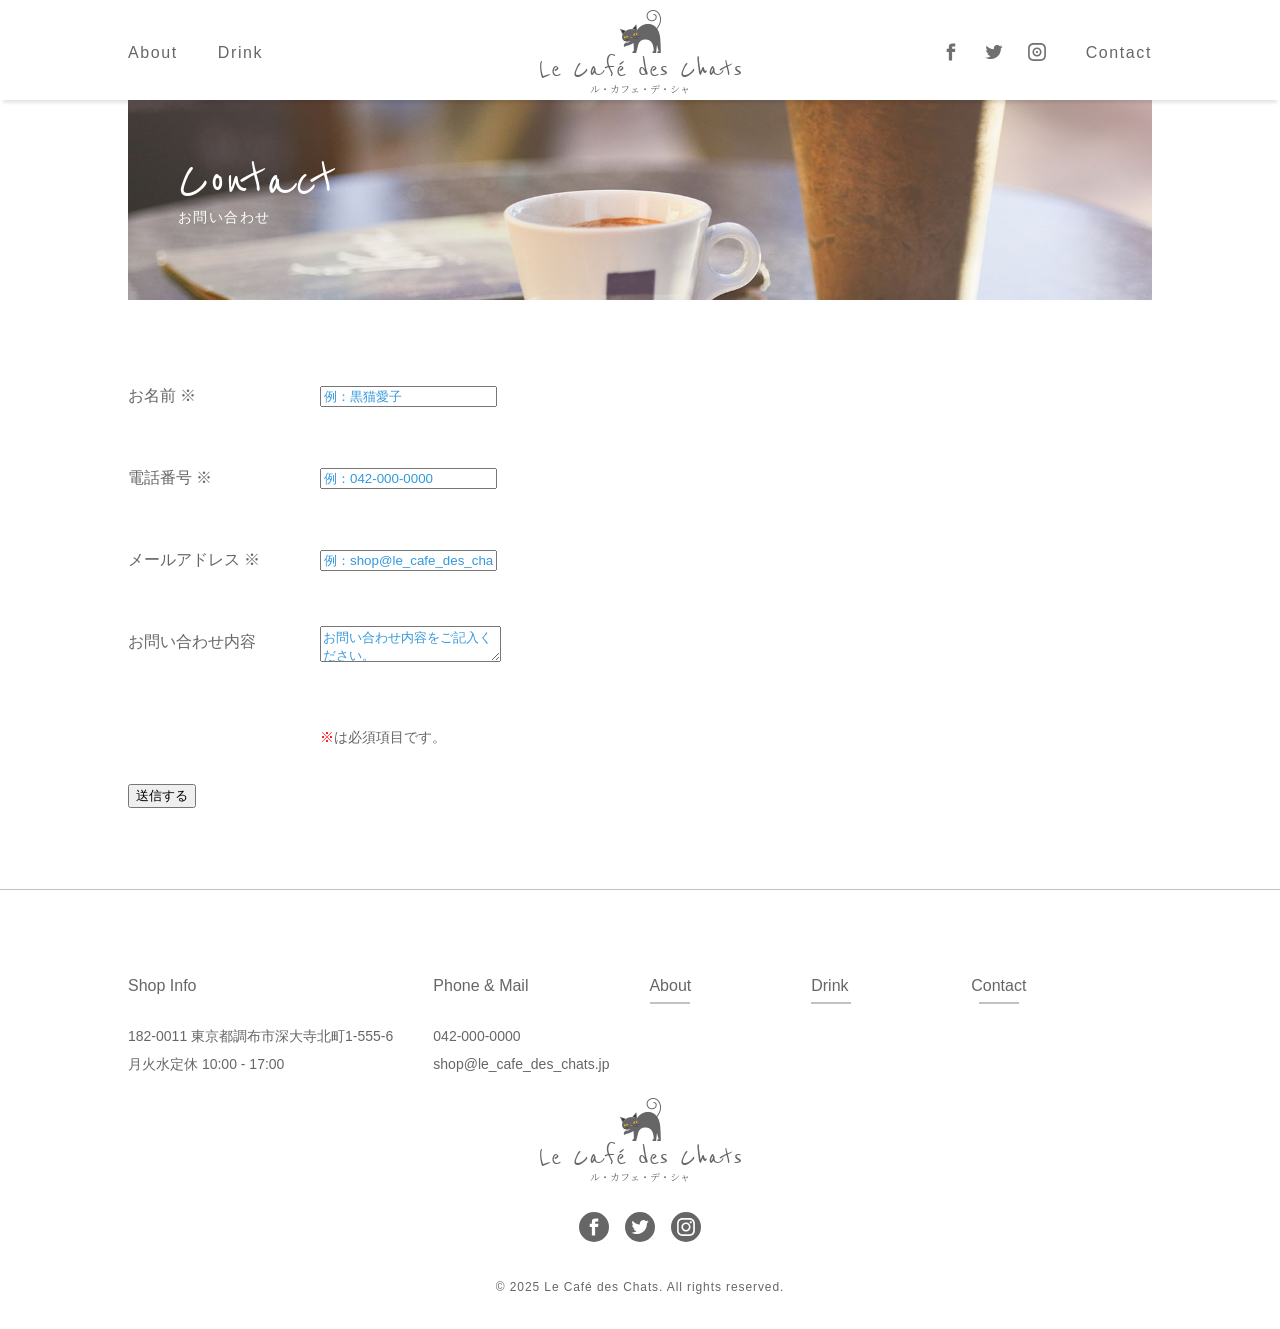
==== commit 1ee83de4: "updated" ====
--- a/index.html
+++ b/index.html
@@ -118,7 +118,7 @@
       </ul>
     </nav>
 
-    <p class="copyright">© 2019 Le Café des Chats. All rights reserved.</p>
+    <p class="copyright">© 2025 Le Café des Chats. All rights reserved.</p>
   </footer>
 </body>
 
